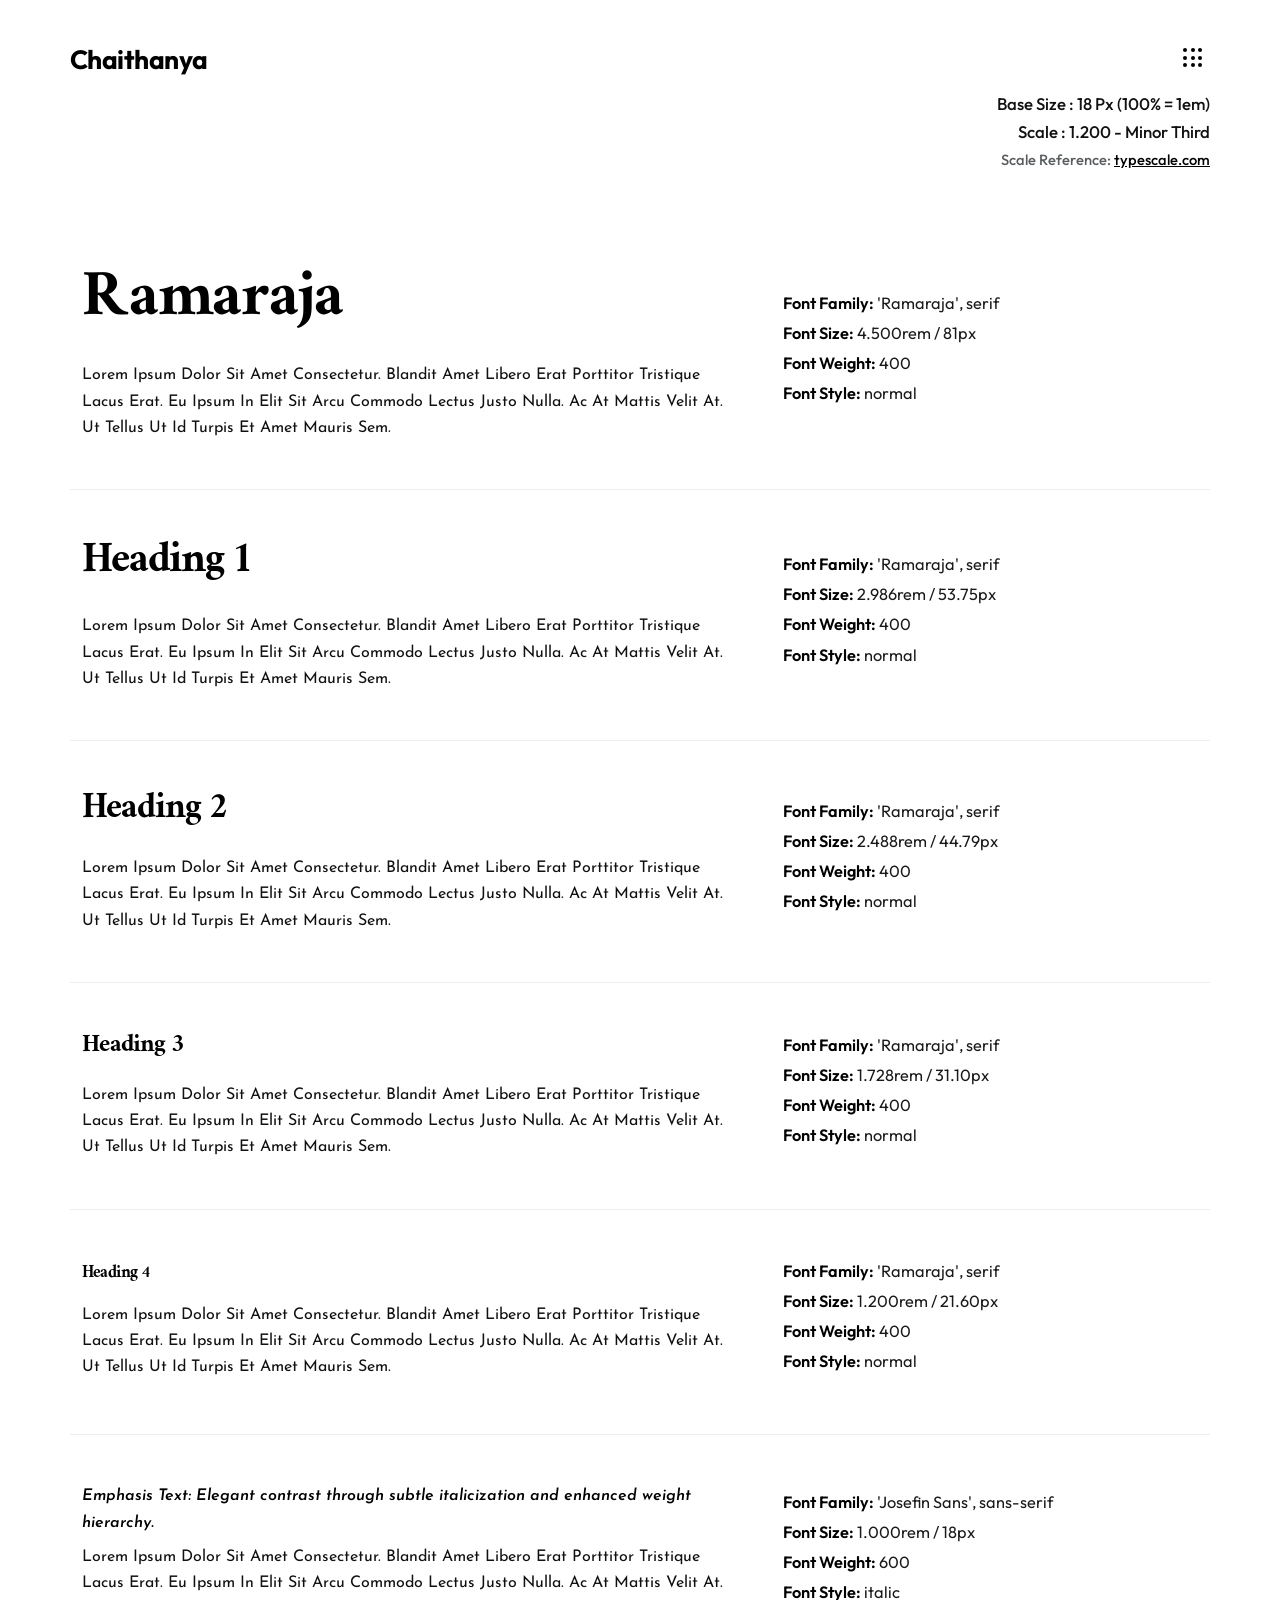
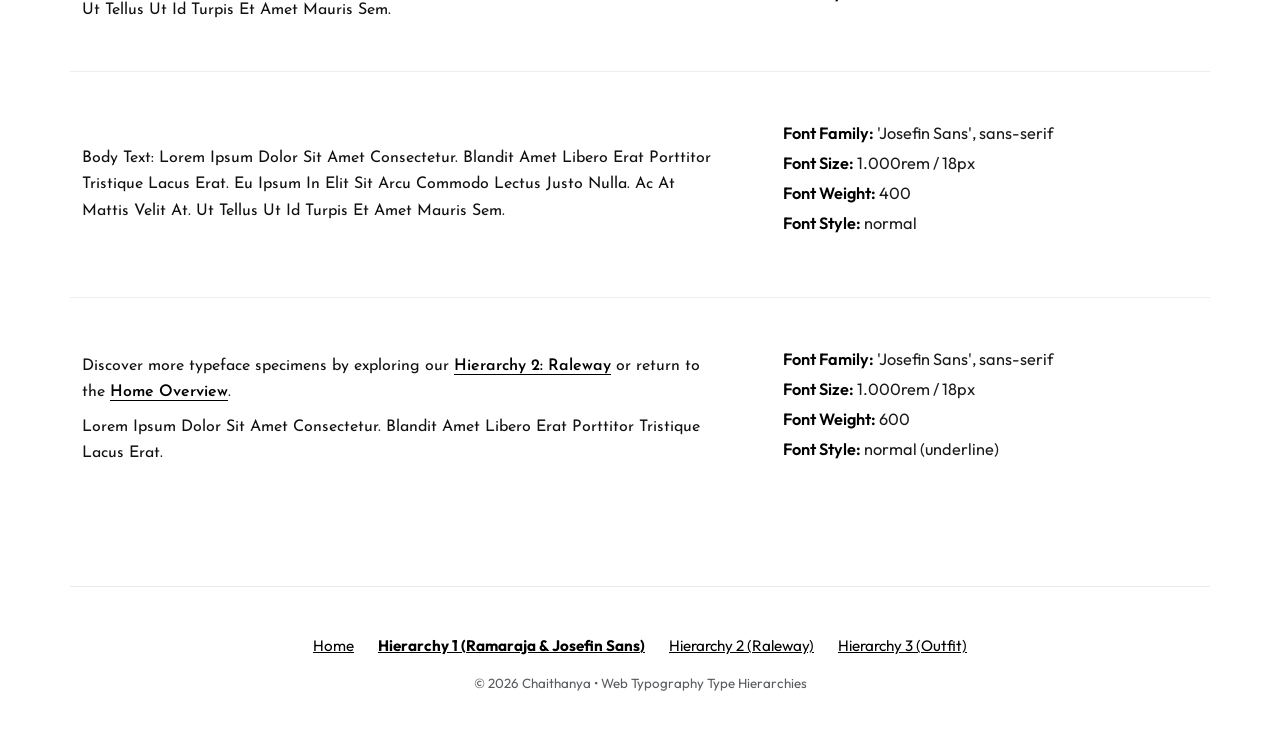
==== hierarchies/hierarchy1.html @ bbf36661 "first commit" ====
<!DOCTYPE html>
<html lang="en">
<head>
  <meta charset="UTF-8">
  <meta name="viewport" content="width=device-width, initial-scale=1.0">
  <title>Hierarchy 1: Ramaraja & Josefin Sans | Chaithanya</title>
  
  <!-- Bootstrap 5 CSS -->
  <link href="https://cdn.jsdelivr.net/npm/bootstrap@5.3.3/dist/css/bootstrap.min.css" rel="stylesheet" integrity="sha384-QWTKZyjpPEjISv5WaRU9OFeRpok6YctnYmDr5pNlyT2bRjXh0JMhjY6hW+ALEwIH" crossorigin="anonymous">
  
  <!-- Custom Overrides & Google Fonts -->
  <link rel="stylesheet" href="../css/styles.css">
</head>
<body>

  <!-- Offcanvas Navigation Menu -->
  <div class="offcanvas offcanvas-end offcanvas-editorial" tabindex="-1" id="navOffcanvas" aria-labelledby="navOffcanvasLabel">
    <div class="offcanvas-header pt-4 px-4 pb-0">
      <h5 class="offcanvas-title fw-bold" id="navOffcanvasLabel">Menu</h5>
      <button type="button" class="btn-close" data-bs-dismiss="offcanvas" aria-label="Close"></button>
    </div>
    <div class="offcanvas-body px-4 pt-3">
      <nav class="nav flex-column">
        <a class="nav-link" href="../index.html">Home</a>
        <a class="nav-link active" href="hierarchy1.html">Hierarchy 1: Ramaraja &amp; Josefin Sans</a>
        <a class="nav-link" href="hierarchy2.html">Hierarchy 2: Raleway</a>
        <a class="nav-link" href="hierarchy3.html">Hierarchy 3: Outfit</a>
      </nav>
      <div class="mt-5 pt-4 border-top">
        <p class="small text-muted mb-1">Hierarchy 1: Two Typefaces</p>
        <p class="small text-muted mb-0">Scale: 1.200 (Minor Third)</p>
      </div>
    </div>
  </div>

  <!-- Header Navigation & Metadata -->
  <header class="container editorial-nav">
    <div class="d-flex justify-content-between align-items-start">
      <a href="../index.html" class="brand-logo">Chaithanya</a>
      <div class="d-flex flex-column align-items-end">
        <button class="nav-menu-btn mb-3" type="button" data-bs-toggle="offcanvas" data-bs-target="#navOffcanvas" aria-controls="navOffcanvas" aria-label="Toggle navigation menu">
          <div class="menu-dots-icon">
            <span></span><span></span><span></span>
            <span></span><span></span><span></span>
            <span></span><span></span><span></span>
          </div>
        </button>
        <div class="scale-meta-box">
          <div class="meta-line">Base Size : 18 Px (100% = 1em)</div>
          <div class="meta-line">Scale : 1.200 - Minor Third</div>
          <div class="small text-muted mt-1">Scale Reference: <a href="https://typescale.com" target="_blank" rel="noopener">typescale.com</a></div>
        </div>
      </div>
    </div>
  </header>

  <main class="container my-4">
    <!-- Hero / Showcase Title Block -->
    <div class="row type-section-block align-items-center">
      <div class="col-lg-7 mb-4 mb-lg-0">
        <h1 class="h1-theme-heading-hero">Ramaraja</h1>
        <p class="h1-theme-body">
          Lorem Ipsum Dolor Sit Amet Consectetur. Blandit Amet Libero Erat Porttitor Tristique Lacus Erat. Eu Ipsum In Elit Sit Arcu Commodo Lectus Justo Nulla. Ac At Mattis Velit At. Ut Tellus Ut Id Turpis Et Amet Mauris Sem.
        </p>
      </div>
      <div class="col-lg-5 ps-lg-5 spec-info-col">
        <ul class="spec-list">
          <li><span class="spec-label">Font Family:</span> 'Ramaraja', serif</li>
          <li><span class="spec-label">Font Size:</span> 4.500rem / 81px</li>
          <li><span class="spec-label">Font Weight:</span> 400</li>
          <li><span class="spec-label">Font Style:</span> normal</li>
        </ul>
      </div>
    </div>

    <!-- Heading 1 -->
    <div class="row type-section-block align-items-center">
      <div class="col-lg-7 mb-4 mb-lg-0">
        <h1 class="h1-theme-h1">Heading 1</h1>
        <p class="h1-theme-body">
          Lorem Ipsum Dolor Sit Amet Consectetur. Blandit Amet Libero Erat Porttitor Tristique Lacus Erat. Eu Ipsum In Elit Sit Arcu Commodo Lectus Justo Nulla. Ac At Mattis Velit At. Ut Tellus Ut Id Turpis Et Amet Mauris Sem.
        </p>
      </div>
      <div class="col-lg-5 ps-lg-5 spec-info-col">
        <ul class="spec-list">
          <li><span class="spec-label">Font Family:</span> 'Ramaraja', serif</li>
          <li><span class="spec-label">Font Size:</span> 2.986rem / 53.75px</li>
          <li><span class="spec-label">Font Weight:</span> 400</li>
          <li><span class="spec-label">Font Style:</span> normal</li>
        </ul>
      </div>
    </div>

    <!-- Heading 2 -->
    <div class="row type-section-block align-items-center">
      <div class="col-lg-7 mb-4 mb-lg-0">
        <h2 class="h1-theme-h2">Heading 2</h2>
        <p class="h1-theme-body">
          Lorem Ipsum Dolor Sit Amet Consectetur. Blandit Amet Libero Erat Porttitor Tristique Lacus Erat. Eu Ipsum In Elit Sit Arcu Commodo Lectus Justo Nulla. Ac At Mattis Velit At. Ut Tellus Ut Id Turpis Et Amet Mauris Sem.
        </p>
      </div>
      <div class="col-lg-5 ps-lg-5 spec-info-col">
        <ul class="spec-list">
          <li><span class="spec-label">Font Family:</span> 'Ramaraja', serif</li>
          <li><span class="spec-label">Font Size:</span> 2.488rem / 44.79px</li>
          <li><span class="spec-label">Font Weight:</span> 400</li>
          <li><span class="spec-label">Font Style:</span> normal</li>
        </ul>
      </div>
    </div>

    <!-- Heading 3 -->
    <div class="row type-section-block align-items-center">
      <div class="col-lg-7 mb-4 mb-lg-0">
        <h3 class="h1-theme-h3">Heading 3</h3>
        <p class="h1-theme-body">
          Lorem Ipsum Dolor Sit Amet Consectetur. Blandit Amet Libero Erat Porttitor Tristique Lacus Erat. Eu Ipsum In Elit Sit Arcu Commodo Lectus Justo Nulla. Ac At Mattis Velit At. Ut Tellus Ut Id Turpis Et Amet Mauris Sem.
        </p>
      </div>
      <div class="col-lg-5 ps-lg-5 spec-info-col">
        <ul class="spec-list">
          <li><span class="spec-label">Font Family:</span> 'Ramaraja', serif</li>
          <li><span class="spec-label">Font Size:</span> 1.728rem / 31.10px</li>
          <li><span class="spec-label">Font Weight:</span> 400</li>
          <li><span class="spec-label">Font Style:</span> normal</li>
        </ul>
      </div>
    </div>

    <!-- Heading 4 -->
    <div class="row type-section-block align-items-center">
      <div class="col-lg-7 mb-4 mb-lg-0">
        <h4 class="h1-theme-h4">Heading 4</h4>
        <p class="h1-theme-body">
          Lorem Ipsum Dolor Sit Amet Consectetur. Blandit Amet Libero Erat Porttitor Tristique Lacus Erat. Eu Ipsum In Elit Sit Arcu Commodo Lectus Justo Nulla. Ac At Mattis Velit At. Ut Tellus Ut Id Turpis Et Amet Mauris Sem.
        </p>
      </div>
      <div class="col-lg-5 ps-lg-5 spec-info-col">
        <ul class="spec-list">
          <li><span class="spec-label">Font Family:</span> 'Ramaraja', serif</li>
          <li><span class="spec-label">Font Size:</span> 1.200rem / 21.60px</li>
          <li><span class="spec-label">Font Weight:</span> 400</li>
          <li><span class="spec-label">Font Style:</span> normal</li>
        </ul>
      </div>
    </div>

    <!-- Emphasis Text -->
    <div class="row type-section-block align-items-center">
      <div class="col-lg-7 mb-4 mb-lg-0">
        <p class="h1-theme-emphasis mb-2">
          <em>Emphasis Text: Elegant contrast through subtle italicization and enhanced weight hierarchy.</em>
        </p>
        <p class="h1-theme-body">
          Lorem Ipsum Dolor Sit Amet Consectetur. Blandit Amet Libero Erat Porttitor Tristique Lacus Erat. Eu Ipsum In Elit Sit Arcu Commodo Lectus Justo Nulla. Ac At Mattis Velit At. Ut Tellus Ut Id Turpis Et Amet Mauris Sem.
        </p>
      </div>
      <div class="col-lg-5 ps-lg-5 spec-info-col">
        <ul class="spec-list">
          <li><span class="spec-label">Font Family:</span> 'Josefin Sans', sans-serif</li>
          <li><span class="spec-label">Font Size:</span> 1.000rem / 18px</li>
          <li><span class="spec-label">Font Weight:</span> 600</li>
          <li><span class="spec-label">Font Style:</span> italic</li>
        </ul>
      </div>
    </div>

    <!-- Body Text -->
    <div class="row type-section-block align-items-center">
      <div class="col-lg-7 mb-4 mb-lg-0">
        <p class="h1-theme-body">
          Body Text: Lorem Ipsum Dolor Sit Amet Consectetur. Blandit Amet Libero Erat Porttitor Tristique Lacus Erat. Eu Ipsum In Elit Sit Arcu Commodo Lectus Justo Nulla. Ac At Mattis Velit At. Ut Tellus Ut Id Turpis Et Amet Mauris Sem.
        </p>
      </div>
      <div class="col-lg-5 ps-lg-5 spec-info-col">
        <ul class="spec-list">
          <li><span class="spec-label">Font Family:</span> 'Josefin Sans', sans-serif</li>
          <li><span class="spec-label">Font Size:</span> 1.000rem / 18px</li>
          <li><span class="spec-label">Font Weight:</span> 400</li>
          <li><span class="spec-label">Font Style:</span> normal</li>
        </ul>
      </div>
    </div>

    <!-- Link Text -->
    <div class="row type-section-block align-items-center">
      <div class="col-lg-7 mb-4 mb-lg-0">
        <p class="h1-theme-body mb-2">
          Discover more typeface specimens by exploring our <a href="hierarchy2.html" class="h1-theme-link">Hierarchy 2: Raleway</a> or return to the <a href="../index.html" class="h1-theme-link">Home Overview</a>.
        </p>
        <p class="h1-theme-body">
          Lorem Ipsum Dolor Sit Amet Consectetur. Blandit Amet Libero Erat Porttitor Tristique Lacus Erat.
        </p>
      </div>
      <div class="col-lg-5 ps-lg-5 spec-info-col">
        <ul class="spec-list">
          <li><span class="spec-label">Font Family:</span> 'Josefin Sans', sans-serif</li>
          <li><span class="spec-label">Font Size:</span> 1.000rem / 18px</li>
          <li><span class="spec-label">Font Weight:</span> 600</li>
          <li><span class="spec-label">Font Style:</span> normal (underline)</li>
        </ul>
      </div>
    </div>
  </main>

  <!-- Footer Navigation Links -->
  <footer class="container editorial-footer text-center">
    <div class="d-flex justify-content-center gap-4 mb-3">
      <a href="../index.html">Home</a>
      <a href="hierarchy1.html" class="fw-bold">Hierarchy 1 (Ramaraja &amp; Josefin Sans)</a>
      <a href="hierarchy2.html">Hierarchy 2 (Raleway)</a>
      <a href="hierarchy3.html">Hierarchy 3 (Outfit)</a>
    </div>
    <p class="mb-0 text-muted small">&copy; 2026 Chaithanya &bull; Web Typography Type Hierarchies</p>
  </footer>

  <!-- Bootstrap 5 JS Bundle -->
  <script src="https://cdn.jsdelivr.net/npm/bootstrap@5.3.3/dist/js/bootstrap.bundle.min.js" integrity="sha384-YvpcrYf0tY3lHB60NNkmXc5s9fDVZLESaAA55NDzOxhy9GkcIdslK1eN7N6jIeHz" crossorigin="anonymous"></script>
</body>
</html>
---- css/styles.css ----
/* ==========================================================================
   Typography Hierarchies - Custom Stylesheet
   Designed for: Chaithanya
   Overrides Bootstrap 5 Default Typographic Rules
   ========================================================================== */

/* --------------------------------------------------------------------------
   Google Fonts Import
   1. Ramaraja (Display Serif - Unique Telugu/Latin Serif)
   2. Josefin Sans (Geometric Sans - Variable Font: wght 100..700, ital 0..1)
   3. Raleway (Elegant Sans - Variable Font: wght 100..900, ital 0..1)
   4. Outfit (Modern Sans - Variable Font: wght 100..900)
   -------------------------------------------------------------------------- */
@import url('https://fonts.googleapis.com/css2?family=Josefin+Sans:ital,wght@0,100..700;1,100..700&family=Outfit:wght@100..900&family=Raleway:ital,wght@0,100..900;1,100..900&family=Ramaraja&display=swap');

:root {
  --font-brand: 'Outfit', sans-serif;
  --bg-primary: #ffffff;
  --text-primary: #111111;
  --text-muted: #555555;
  --text-spec: #333333;
  --border-light: #e5e5e5;
  --btn-bg: #f5f5f7;
  --btn-hover: #e8e8ed;
  --accent-color: #000000;
}

/* Base resets & layout */
* {
  box-sizing: border-box;
}

body {
  background-color: var(--bg-primary);
  color: var(--text-primary);
  margin: 0;
  padding: 0;
  -webkit-font-smoothing: antialiased;
  -moz-osx-font-smoothing: grayscale;
}

/* --------------------------------------------------------------------------
   Navigation Bar (Minimalist Luxury / Editorial)
   -------------------------------------------------------------------------- */
.editorial-nav {
  padding: 2.5rem 0 1.5rem;
  background-color: transparent;
}

.brand-logo {
  font-family: 'Outfit', sans-serif;
  font-weight: 700;
  font-size: 1.65rem;
  letter-spacing: -0.02em;
  color: #000;
  text-decoration: none;
  transition: opacity 0.2s ease;
}

.brand-logo:hover {
  opacity: 0.8;
  color: #000;
}

.nav-menu-btn {
  background: none;
  border: none;
  padding: 8px;
  cursor: pointer;
  display: flex;
  align-items: center;
  justify-content: center;
  border-radius: 8px;
  transition: background 0.2s ease;
}

.nav-menu-btn:hover {
  background-color: rgba(0, 0, 0, 0.05);
}

.menu-dots-icon {
  display: grid;
  grid-template-columns: repeat(3, 4px);
  gap: 3.5px;
  width: 19px;
  height: 19px;
}

.menu-dots-icon span {
  width: 4px;
  height: 4px;
  background-color: #000;
  border-radius: 50%;
  display: inline-block;
}

/* Offcanvas / Navigation Drawer */
.offcanvas-editorial {
  border-left: 1px solid var(--border-light);
  background-color: #ffffff;
}

.offcanvas-editorial .nav-link {
  font-family: 'Outfit', sans-serif;
  font-size: 1.15rem;
  font-weight: 500;
  color: #222;
  padding: 0.75rem 0;
  border-bottom: 1px solid #f0f0f0;
  transition: all 0.2s ease;
}

.offcanvas-editorial .nav-link:hover,
.offcanvas-editorial .nav-link.active {
  color: #000;
  padding-left: 0.5rem;
  font-weight: 700;
}

/* --------------------------------------------------------------------------
   Landing / Index Page (Full 100vh Viewport Layout)
   -------------------------------------------------------------------------- */
.index-page-body {
  height: 100vh;
  min-height: 100vh;
  margin: 0;
  padding: 0;
  overflow: hidden;
  display: flex;
  flex-direction: column;
}

@media (max-height: 700px) {
  .index-page-body {
    overflow-y: auto;
    height: auto;
  }
}

.index-screen-wrapper {
  height: 100vh;
  display: flex;
  flex-direction: column;
  justify-content: space-between;
  width: 100%;
}

.hero-center-box {
  display: flex;
  justify-content: center;
  align-items: center;
}

.hero-title-wrap {
  display: inline-block;
  margin-bottom: 1rem;
}

.hero-typographical {
  font-family: 'Ramaraja', serif;
  font-size: clamp(3.8rem, 11vw, 9.5rem);
  line-height: 0.95;
  font-weight: 400;
  letter-spacing: -0.02em;
  margin: 0;
  color: #000;
}

.hero-hierarchies {
  font-family: 'Josefin Sans', sans-serif;
  font-size: clamp(2rem, 5.5vw, 4.8rem);
  font-weight: 200;
  letter-spacing: -0.01em;
  margin: 0;
  text-align: right;
  line-height: 1.1;
  color: #000;
  margin-top: -0.4rem;
}

/* 3 Navigation Cards at Bottom */
.hierarchy-cards-row {
  margin-top: 0;
  padding-bottom: 1rem;
}

.hierarchy-card-item {
  text-align: center;
  padding: 1.5rem 1rem;
}

.hierarchy-card-title {
  font-size: 1.45rem;
  margin-bottom: 1.25rem;
  font-weight: 600;
  color: #000;
  min-height: 2.2rem;
  display: flex;
  align-items: center;
  justify-content: center;
}

.hierarchy-card-title.h1-title {
  font-family: 'Ramaraja', serif;
  font-weight: 400;
  font-size: 1.5rem;
}

.hierarchy-card-title.h1-title span {
  font-family: 'Josefin Sans', sans-serif;
  font-weight: 400;
  font-size: 1.1rem;
  margin-left: 0.4rem;
}

.hierarchy-card-title.h2-title {
  font-family: 'Raleway', sans-serif;
  font-weight: 400;
  font-size: 1.6rem;
}

.hierarchy-card-title.h3-title {
  font-family: 'Outfit', sans-serif;
  font-weight: 600;
  font-size: 1.6rem;
}

.btn-editorial-pill {
  display: inline-block;
  background-color: #000000;
  color: #ffffff;
  font-family: 'Outfit', sans-serif;
  font-weight: 500;
  font-size: 0.95rem;
  padding: 0.6rem 2.4rem;
  border-radius: 999px;
  text-decoration: none;
  transition: all 0.25s ease;
  border: 1.5px solid #000000;
  box-shadow: 0 4px 12px rgba(0, 0, 0, 0.12);
}

.btn-editorial-pill:hover {
  background-color: #ffffff;
  color: #000000;
  border-color: #000000;
  transform: translateY(-2px);
  box-shadow: 0 6px 18px rgba(0, 0, 0, 0.16);
}

/* --------------------------------------------------------------------------
   Header Metadata Block (Top of Hierarchy Pages)
   -------------------------------------------------------------------------- */
.hierarchy-header-section {
  padding-top: 1rem;
  padding-bottom: 3rem;
}

.scale-meta-box {
  text-align: right;
  font-family: 'Outfit', sans-serif;
  font-size: 1.05rem;
  line-height: 1.5;
  color: #111;
  font-weight: 500;
}

.scale-meta-box .meta-line {
  margin-bottom: 0.2rem;
}

.scale-meta-box a {
  color: #000;
  text-decoration: underline;
}

/* --------------------------------------------------------------------------
   Main Type Specimen Layout
   -------------------------------------------------------------------------- */
.type-section-block {
  padding: 3rem 0;
  border-bottom: 1px solid #eeeeee;
}

.type-section-block:last-child {
  border-bottom: none;
}

.spec-info-col {
  display: flex;
  flex-direction: column;
  justify-content: flex-end;
  padding-bottom: 0.5rem;
}

.spec-list {
  list-style: none;
  padding: 0;
  margin: 0;
  font-family: 'Outfit', sans-serif;
  font-size: 1.02rem;
  line-height: 1.7;
  color: #1a1a1a;
  font-weight: 400;
}

.spec-list li {
  margin-bottom: 0.15rem;
}

.spec-list .spec-label {
  font-weight: 600;
  color: #000000;
}

.spec-list .spec-code {
  font-family: 'Courier New', Courier, monospace;
  font-size: 0.95rem;
  background-color: #f7f7f9;
  padding: 2px 6px;
  border-radius: 4px;
}

.spec-badge {
  display: inline-block;
  font-size: 0.75rem;
  text-transform: uppercase;
  letter-spacing: 0.08em;
  font-weight: 700;
  padding: 3px 8px;
  border-radius: 4px;
  background-color: #f0f0f0;
  margin-bottom: 0.75rem;
}

/* --------------------------------------------------------------------------
   HIERARCHY 1: Ramaraja (Telugu/Latin Serif) + Josefin Sans (Geometric Sans)
   Modular Scale: 1.200 (Minor Third), Base: 18px (1rem)
   -------------------------------------------------------------------------- */
.h1-theme-heading-hero {
  font-family: 'Ramaraja', serif;
  font-size: 4.5rem; /* ~72px */
  font-weight: 400;
  font-style: normal;
  line-height: 1.05;
  margin-bottom: 1.25rem;
  color: #000000;
}

.h1-theme-h1 {
  font-family: 'Ramaraja', serif;
  font-size: 2.986rem; /* Scale step 6 = 53.75px */
  font-weight: 400;
  font-style: normal;
  line-height: 1.15;
  margin-bottom: 1.25rem;
  color: #000000;
}

.h1-theme-h2 {
  font-family: 'Ramaraja', serif;
  font-size: 2.488rem; /* Scale step 5 = 44.79px */
  font-weight: 400;
  font-style: normal;
  line-height: 1.2;
  margin-bottom: 1.1rem;
  color: #000000;
}

.h1-theme-h3 {
  font-family: 'Ramaraja', serif;
  font-size: 1.728rem; /* Scale step 3 = 31.10px */
  font-weight: 400;
  font-style: normal;
  line-height: 1.25;
  margin-bottom: 1rem;
  color: #000000;
}

.h1-theme-h4 {
  font-family: 'Ramaraja', serif;
  font-size: 1.200rem; /* Scale step 1 = 21.60px */
  font-weight: 400;
  font-style: normal;
  line-height: 1.3;
  margin-bottom: 0.85rem;
  color: #000000;
}

.h1-theme-body {
  font-family: 'Josefin Sans', sans-serif;
  font-size: 1.000rem; /* 18px base */
  font-weight: 400;
  font-style: normal;
  line-height: 1.65;
  color: #111111;
  margin-bottom: 0;
}

.h1-theme-emphasis {
  font-family: 'Josefin Sans', sans-serif;
  font-size: 1.000rem;
  font-weight: 600;
  font-style: italic;
  line-height: 1.65;
  color: #000000;
}

.h1-theme-link {
  font-family: 'Josefin Sans', sans-serif;
  font-size: 1.000rem;
  font-weight: 600;
  font-style: normal;
  color: #000000;
  text-decoration: underline;
  text-underline-offset: 4px;
  transition: opacity 0.2s ease;
}

.h1-theme-link:hover {
  opacity: 0.7;
  color: #000;
}

/* --------------------------------------------------------------------------
   HIERARCHY 2: Raleway (Single Typeface Family - Variable Font)
   Modular Scale: 1.250 (Major Third), Base: 18px (1rem)
   -------------------------------------------------------------------------- */
.h2-theme-heading-hero {
  font-family: 'Raleway', sans-serif;
  font-size: 4.8rem;
  font-weight: 300;
  font-style: normal;
  line-height: 1.05;
  letter-spacing: -0.02em;
  margin-bottom: 1.25rem;
  color: #000000;
}

.h2-theme-h1 {
  font-family: 'Raleway', sans-serif;
  font-size: 3.052rem; /* Scale step 5 = 54.93px */
  font-weight: 300;
  font-style: normal;
  line-height: 1.15;
  letter-spacing: -0.01em;
  margin-bottom: 1.25rem;
  color: #000000;
}

.h2-theme-h2 {
  font-family: 'Raleway', sans-serif;
  font-size: 2.441rem; /* Scale step 4 = 43.95px */
  font-weight: 400;
  font-style: normal;
  line-height: 1.2;
  margin-bottom: 1.1rem;
  color: #000000;
}

.h2-theme-h3 {
  font-family: 'Raleway', sans-serif;
  font-size: 1.953rem; /* Scale step 3 = 35.16px */
  font-weight: 500;
  font-style: normal;
  line-height: 1.25;
  margin-bottom: 1rem;
  color: #000000;
}

.h2-theme-h4 {
  font-family: 'Raleway', sans-serif;
  font-size: 1.250rem; /* Scale step 1 = 22.50px */
  font-weight: 600;
  font-style: normal;
  line-height: 1.3;
  margin-bottom: 0.85rem;
  color: #000000;
}

.h2-theme-body {
  font-family: 'Raleway', sans-serif;
  font-size: 1.000rem; /* 18px base */
  font-weight: 400;
  font-style: normal;
  line-height: 1.7;
  color: #111111;
  margin-bottom: 0;
}

.h2-theme-emphasis {
  font-family: 'Raleway', sans-serif;
  font-size: 1.000rem;
  font-weight: 700;
  font-style: italic;
  line-height: 1.7;
  color: #000000;
}

.h2-theme-link {
  font-family: 'Raleway', sans-serif;
  font-size: 1.000rem;
  font-weight: 600;
  font-style: normal;
  color: #000000;
  text-decoration: underline;
  text-underline-offset: 4px;
}

/* --------------------------------------------------------------------------
   HIERARCHY 3: Outfit (Modern Variable Font Family)
   Modular Scale: 1.200 (Minor Third), Base: 18px (1rem)
   -------------------------------------------------------------------------- */
.h3-theme-heading-hero {
  font-family: 'Outfit', sans-serif;
  font-size: 4.6rem;
  font-weight: 600;
  font-style: normal;
  line-height: 1.05;
  letter-spacing: -0.02em;
  margin-bottom: 1.25rem;
  color: #000000;
}

.h3-theme-h1 {
  font-family: 'Outfit', sans-serif;
  font-size: 2.986rem; /* Scale step 6 = 53.75px */
  font-weight: 500;
  font-style: normal;
  line-height: 1.15;
  letter-spacing: -0.01em;
  margin-bottom: 1.25rem;
  color: #000000;
}

.h3-theme-h2 {
  font-family: 'Outfit', sans-serif;
  font-size: 2.488rem; /* Scale step 5 = 44.79px */
  font-weight: 500;
  font-style: normal;
  line-height: 1.2;
  margin-bottom: 1.1rem;
  color: #000000;
}

.h3-theme-h3 {
  font-family: 'Outfit', sans-serif;
  font-size: 1.728rem; /* Scale step 3 = 31.10px */
  font-weight: 600;
  font-style: normal;
  line-height: 1.25;
  margin-bottom: 1rem;
  color: #000000;
}

.h3-theme-h4 {
  font-family: 'Outfit', sans-serif;
  font-size: 1.200rem; /* Scale step 1 = 21.60px */
  font-weight: 700;
  font-style: normal;
  line-height: 1.3;
  margin-bottom: 0.85rem;
  color: #000000;
}

.h3-theme-body {
  font-family: 'Outfit', sans-serif;
  font-size: 1.000rem; /* 18px base */
  font-weight: 400;
  font-style: normal;
  line-height: 1.65;
  color: #111111;
  margin-bottom: 0;
}

.h3-theme-emphasis {
  font-family: 'Outfit', sans-serif;
  font-size: 1.000rem;
  font-weight: 700;
  font-style: normal;
  letter-spacing: 0.01em;
  line-height: 1.65;
  color: #000000;
}

.h3-theme-link {
  font-family: 'Outfit', sans-serif;
  font-size: 1.000rem;
  font-weight: 600;
  font-style: normal;
  color: #000000;
  text-decoration: underline;
  text-underline-offset: 4px;
}

/* --------------------------------------------------------------------------
   Modular Scales Academic & Documentation Section (Index Page)
   -------------------------------------------------------------------------- */
.explanation-card {
  background-color: #fafafc;
  border-radius: 16px;
  border: 1px solid var(--border-light);
  padding: 2.5rem;
  margin-top: 3.5rem;
  font-family: 'Outfit', sans-serif;
}

.explanation-title {
  font-size: 1.85rem;
  font-weight: 700;
  color: #000;
  margin-bottom: 1rem;
}

.explanation-lead {
  font-size: 1.1rem;
  color: #444;
  line-height: 1.6;
  margin-bottom: 2rem;
}

.scale-table {
  width: 100%;
  font-size: 0.95rem;
  margin-top: 1rem;
}

.scale-table th {
  font-weight: 600;
  color: #000;
  border-bottom: 2px solid #ddd;
  padding: 0.75rem 0.5rem;
}

.scale-table td {
  padding: 0.75rem 0.5rem;
  border-bottom: 1px solid #eee;
  color: #333;
}

/* Footer */
.editorial-footer {
  padding: 3rem 0;
  border-top: 1px solid #eaeaea;
  margin-top: 4rem;
  font-family: 'Outfit', sans-serif;
  font-size: 0.95rem;
  color: #666;
}

.editorial-footer a {
  color: #000;
  text-decoration: underline;
}
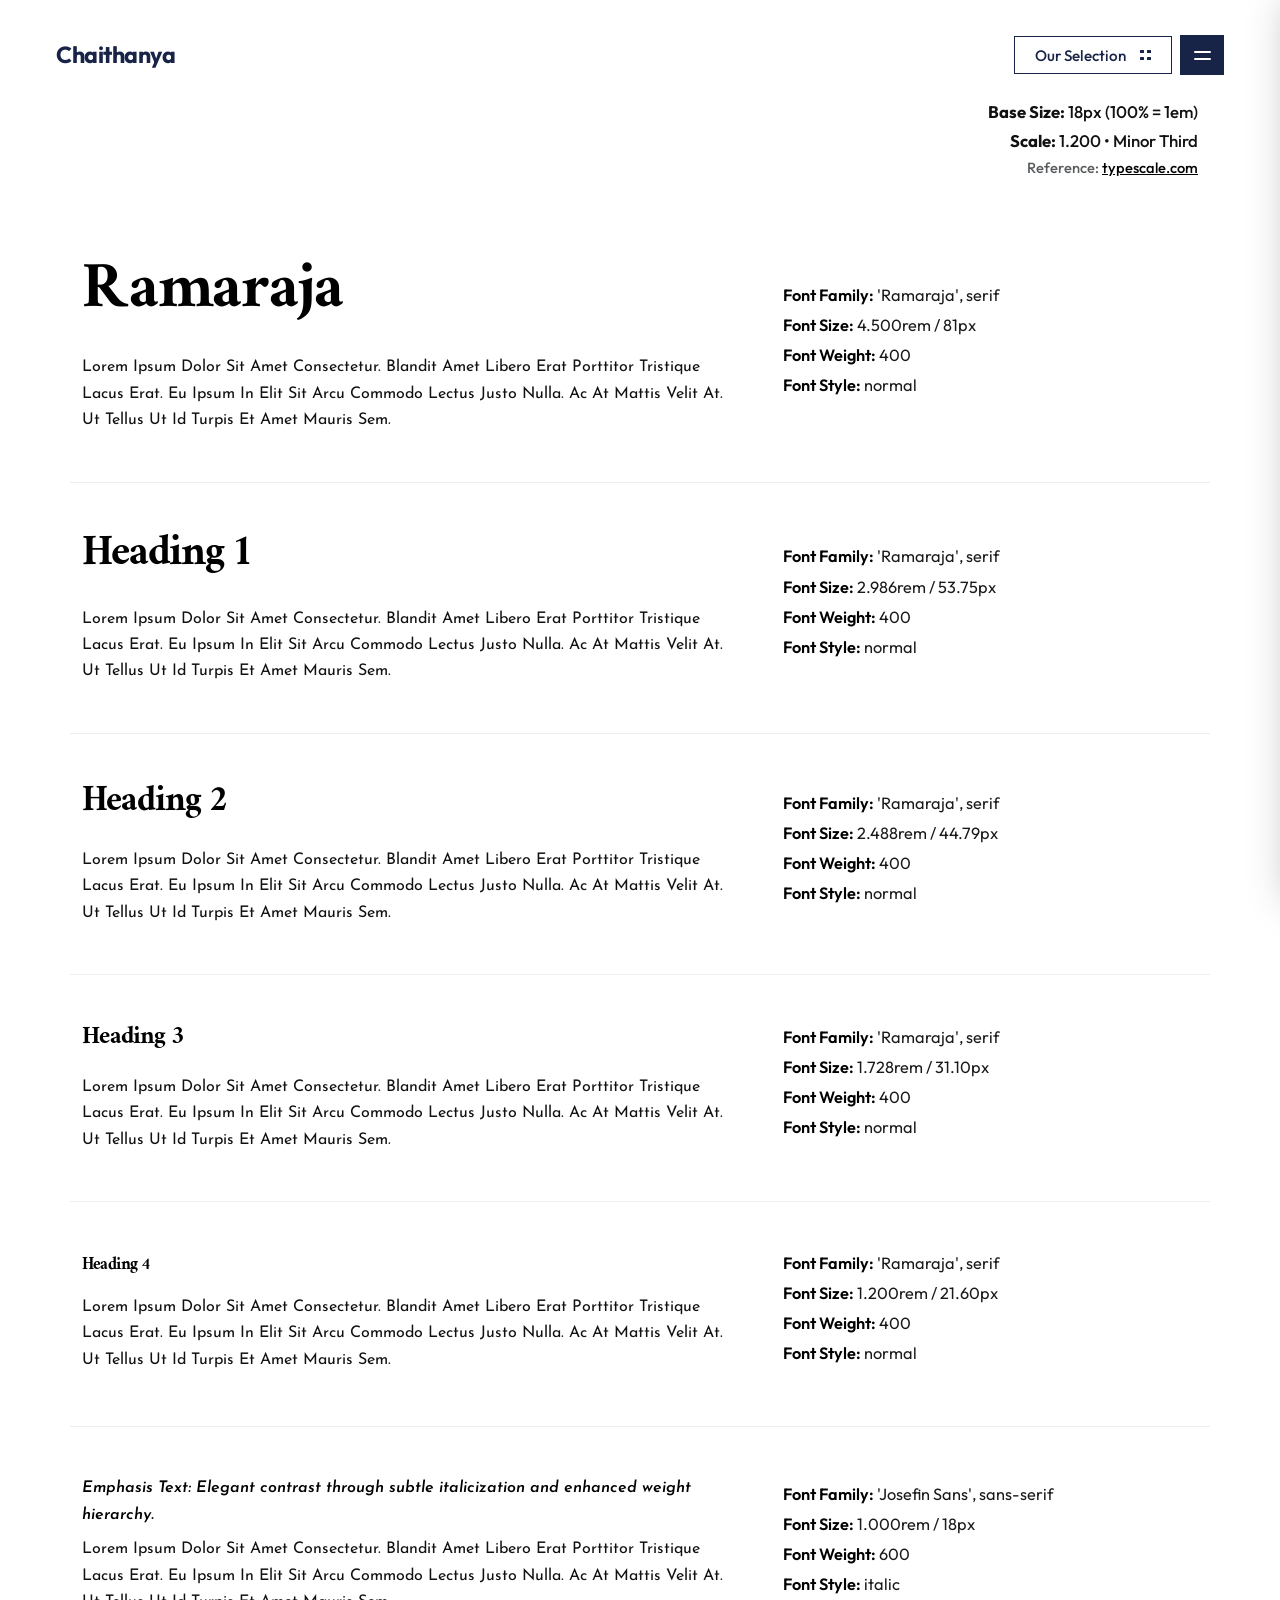
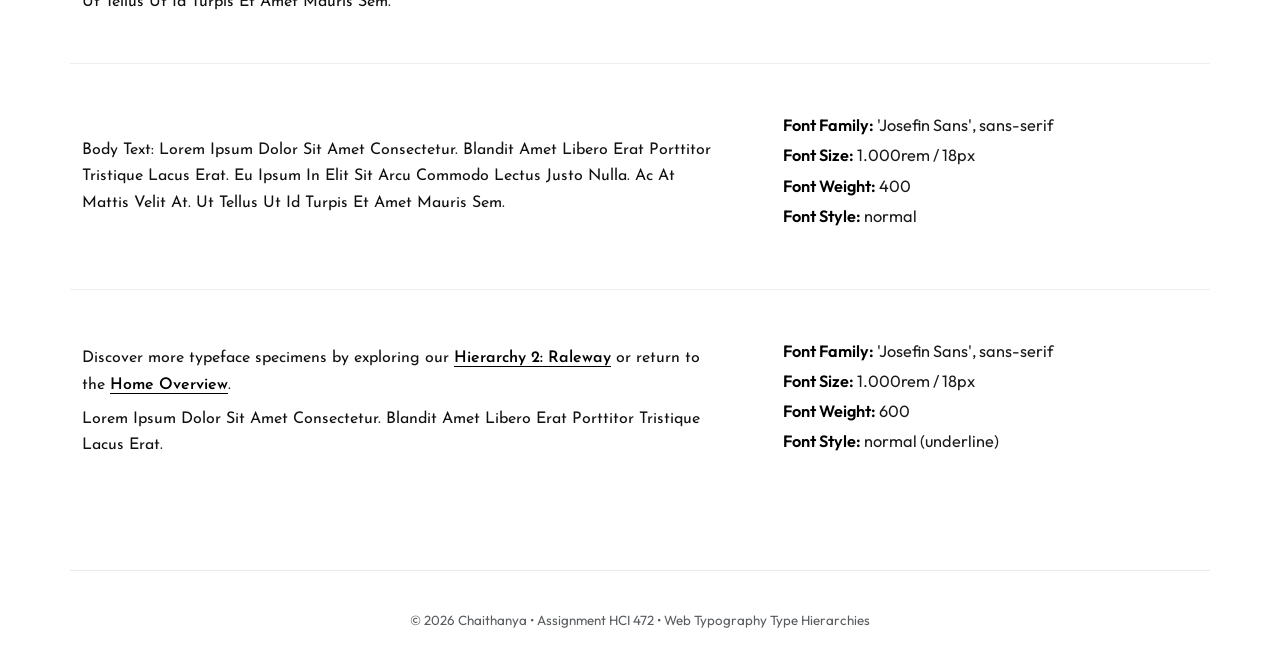
==== commit a1faf6ee: "version 2" ====
--- a/hierarchies/hierarchy1.html
+++ b/hierarchies/hierarchy1.html
@@ -13,46 +13,70 @@
 </head>
 <body>
 
-  <!-- Offcanvas Navigation Menu -->
-  <div class="offcanvas offcanvas-end offcanvas-editorial" tabindex="-1" id="navOffcanvas" aria-labelledby="navOffcanvasLabel">
-    <div class="offcanvas-header pt-4 px-4 pb-0">
-      <h5 class="offcanvas-title fw-bold" id="navOffcanvasLabel">Menu</h5>
-      <button type="button" class="btn-close" data-bs-dismiss="offcanvas" aria-label="Close"></button>
-    </div>
-    <div class="offcanvas-body px-4 pt-3">
-      <nav class="nav flex-column">
-        <a class="nav-link" href="../index.html">Home</a>
-        <a class="nav-link active" href="hierarchy1.html">Hierarchy 1: Ramaraja &amp; Josefin Sans</a>
-        <a class="nav-link" href="hierarchy2.html">Hierarchy 2: Raleway</a>
-        <a class="nav-link" href="hierarchy3.html">Hierarchy 3: Outfit</a>
-      </nav>
-      <div class="mt-5 pt-4 border-top">
-        <p class="small text-muted mb-1">Hierarchy 1: Two Typefaces</p>
-        <p class="small text-muted mb-0">Scale: 1.200 (Minor Third)</p>
-      </div>
-    </div>
-  </div>
-
-  <!-- Header Navigation & Metadata -->
-  <header class="container editorial-nav">
-    <div class="d-flex justify-content-between align-items-start">
-      <a href="../index.html" class="brand-logo">Chaithanya</a>
-      <div class="d-flex flex-column align-items-end">
-        <button class="nav-menu-btn mb-3" type="button" data-bs-toggle="offcanvas" data-bs-target="#navOffcanvas" aria-controls="navOffcanvas" aria-label="Toggle navigation menu">
-          <div class="menu-dots-icon">
-            <span></span><span></span><span></span>
-            <span></span><span></span><span></span>
-            <span></span><span></span><span></span>
+  <!-- Background Dimming Overlay for Menu -->
+  <div class="luxury-menu-backdrop" id="menuBackdrop" aria-hidden="true"></div>
+
+  <!-- Luxury Side Menu Drawer (Universal Across All Pages) -->
+  <aside class="luxury-corner-drawer" id="luxuryMenuDrawer" role="dialog" aria-modal="true" aria-label="Font Navigation Menu">
+    <div class="menu-drawer-top-bar">
+      <button type="button" class="drawer-close-btn" id="closeDrawerBtn" aria-label="Close menu drawer">
+        <svg width="22" height="22" viewBox="0 0 24 24" fill="none" stroke="currentColor" stroke-width="1.8" stroke-linecap="round" stroke-linejoin="round">
+          <line x1="18" y1="6" x2="6" y2="18"></line>
+          <line x1="6" y1="6" x2="18" y2="18"></line>
+        </svg>
+      </button>
+    </div>
+
+    <nav class="menu-items-nav">
+      <a href="hierarchy1.html" class="menu-drawer-item active-link" id="menuH1Link">
+        <span class="item-title-outfit">Ramaraja</span>
+        <span class="item-font-sub">&amp; Josefin Sans (1.200)</span>
+      </a>
+      <a href="hierarchy2.html" class="menu-drawer-item" id="menuH2Link">
+        <span class="item-title-outfit">Raleway</span>
+        <span class="item-font-sub">Variable Family (1.250)</span>
+      </a>
+      <a href="hierarchy3.html" class="menu-drawer-item" id="menuH3Link">
+        <span class="item-title-outfit">Outfit</span>
+        <span class="item-font-sub">Geometric Modern (1.200)</span>
+      </a>
+    </nav>
+  </aside>
+
+  <!-- Universal Top Navigation: Chaithanya on Left, Menu Controls on Right -->
+  <header class="luxury-page-nav-wrapper">
+    <div class="luxury-top-nav">
+      <a href="../index.html" class="brand-left-logo" aria-label="Chaithanya Brand Home">
+        <span>Chaithanya</span>
+      </a>
+
+      <!-- Menu Button on Top Right -->
+      <div class="top-action-controls">
+        <button type="button" class="btn-selection-outline" id="selectionBtn" aria-label="Open font selection drawer">
+          <span>Our Selection</span>
+          <div class="dots-square-icon" aria-hidden="true">
+            <span></span><span></span>
+            <span></span><span></span>
           </div>
         </button>
-        <div class="scale-meta-box">
-          <div class="meta-line">Base Size : 18 Px (100% = 1em)</div>
-          <div class="meta-line">Scale : 1.200 - Minor Third</div>
-          <div class="small text-muted mt-1">Scale Reference: <a href="https://typescale.com" target="_blank" rel="noopener">typescale.com</a></div>
-        </div>
+        <button type="button" class="btn-menu-toggle-dark" id="toggleMenuBtn" aria-label="Toggle navigation drawer">
+          <span class="bar"></span>
+          <span class="bar"></span>
+        </button>
       </div>
     </div>
   </header>
+
+  <!-- Hierarchy Page Header Metadata Banner -->
+  <section class="container hierarchy-header-section pt-0 pb-2">
+    <div class="d-flex justify-content-end align-items-end">
+      <div class="scale-meta-box">
+        <div class="meta-line"><strong>Base Size:</strong> 18px (100% = 1em)</div>
+        <div class="meta-line"><strong>Scale:</strong> 1.200 &bull; Minor Third</div>
+        <div class="small text-muted mt-1">Reference: <a href="https://typescale.com" target="_blank" rel="noopener">typescale.com</a></div>
+      </div>
+    </div>
+  </section>
 
   <main class="container my-4">
     <!-- Hero / Showcase Title Block -->
@@ -205,16 +229,53 @@
 
   <!-- Footer Navigation Links -->
   <footer class="container editorial-footer text-center">
-    <div class="d-flex justify-content-center gap-4 mb-3">
-      <a href="../index.html">Home</a>
-      <a href="hierarchy1.html" class="fw-bold">Hierarchy 1 (Ramaraja &amp; Josefin Sans)</a>
-      <a href="hierarchy2.html">Hierarchy 2 (Raleway)</a>
-      <a href="hierarchy3.html">Hierarchy 3 (Outfit)</a>
-    </div>
-    <p class="mb-0 text-muted small">&copy; 2026 Chaithanya &bull; Web Typography Type Hierarchies</p>
+
+    <p class="mb-0 text-muted small">&copy; 2026 Chaithanya &bull; Assignment HCI 472 &bull; Web Typography Type Hierarchies</p>
   </footer>
 
   <!-- Bootstrap 5 JS Bundle -->
   <script src="https://cdn.jsdelivr.net/npm/bootstrap@5.3.3/dist/js/bootstrap.bundle.min.js" integrity="sha384-YvpcrYf0tY3lHB60NNkmXc5s9fDVZLESaAA55NDzOxhy9GkcIdslK1eN7N6jIeHz" crossorigin="anonymous"></script>
+
+  <!-- Interactive Drawer Controller -->
+  <script>
+    document.addEventListener('DOMContentLoaded', () => {
+      const drawer = document.getElementById('luxuryMenuDrawer');
+      const backdrop = document.getElementById('menuBackdrop');
+      const selectionBtn = document.getElementById('selectionBtn');
+      const toggleMenuBtn = document.getElementById('toggleMenuBtn');
+      const closeDrawerBtn = document.getElementById('closeDrawerBtn');
+
+      function openMenu() {
+        drawer.classList.add('open');
+        backdrop.classList.add('open');
+        drawer.setAttribute('aria-hidden', 'false');
+      }
+
+      function closeMenu() {
+        drawer.classList.remove('open');
+        backdrop.classList.remove('open');
+        drawer.setAttribute('aria-hidden', 'true');
+      }
+
+      function toggleMenu() {
+        if (drawer.classList.contains('open')) {
+          closeMenu();
+        } else {
+          openMenu();
+        }
+      }
+
+      if (selectionBtn) selectionBtn.addEventListener('click', toggleMenu);
+      if (toggleMenuBtn) toggleMenuBtn.addEventListener('click', toggleMenu);
+      if (closeDrawerBtn) closeDrawerBtn.addEventListener('click', closeMenu);
+      if (backdrop) backdrop.addEventListener('click', closeMenu);
+
+      document.addEventListener('keydown', (e) => {
+        if (e.key === 'Escape' && drawer.classList.contains('open')) {
+          closeMenu();
+        }
+      });
+    });
+  </script>
 </body>
 </html>
--- a/css/styles.css
+++ b/css/styles.css
@@ -6,23 +6,30 @@
 
 /* --------------------------------------------------------------------------
    Google Fonts Import
-   1. Ramaraja (Display Serif - Unique Telugu/Latin Serif)
+   1. Ramaraja (Display Serif - Telugu/Latin Serif)
    2. Josefin Sans (Geometric Sans - Variable Font: wght 100..700, ital 0..1)
    3. Raleway (Elegant Sans - Variable Font: wght 100..900, ital 0..1)
    4. Outfit (Modern Sans - Variable Font: wght 100..900)
-   -------------------------------------------------------------------------- */
-@import url('https://fonts.googleapis.com/css2?family=Josefin+Sans:ital,wght@0,100..700;1,100..700&family=Outfit:wght@100..900&family=Raleway:ital,wght@0,100..900;1,100..900&family=Ramaraja&display=swap');
+   5. Cormorant Garamond (Editorial Luxury Serif - Variable Font: wght 300..700)
+   -------------------------------------------------------------------------- */
+@import url('https://fonts.googleapis.com/css2?family=Cormorant+Garamond:ital,wght@0,300;0,400;0,500;0,600;0,700;1,400;1,600&family=Josefin+Sans:ital,wght@0,100..700;1,100..700&family=Outfit:wght@100..900&family=Raleway:ital,wght@0,100..900;1,100..900&family=Ramaraja&display=swap');
 
 :root {
   --font-brand: 'Outfit', sans-serif;
+  --font-serif: 'Cormorant Garamond', 'Ramaraja', Georgia, serif;
   --bg-primary: #ffffff;
-  --text-primary: #111111;
-  --text-muted: #555555;
+  --bg-tint: #f3f3f6;
+  --navy-primary: #172347;
+  --navy-dark: #121c38;
+  --navy-light: #233464;
+  --text-primary: #172347;
+  --text-muted: #626c85;
   --text-spec: #333333;
   --border-light: #e5e5e5;
+  --border-navy: #172347;
   --btn-bg: #f5f5f7;
   --btn-hover: #e8e8ed;
-  --accent-color: #000000;
+  --accent-color: #172347;
 }
 
 /* Base resets & layout */
@@ -37,10 +44,483 @@
   padding: 0;
   -webkit-font-smoothing: antialiased;
   -moz-osx-font-smoothing: grayscale;
-}
-
-/* --------------------------------------------------------------------------
-   Navigation Bar (Minimalist Luxury / Editorial)
+  font-family: var(--font-brand);
+}
+
+/* --------------------------------------------------------------------------
+   Landing / Index Page (Luxury Architectural & Editorial Vibe)
+   -------------------------------------------------------------------------- */
+.index-page-body {
+  height: 100vh;
+  min-height: 100vh;
+  min-height: 100dvh;
+  margin: 0;
+  padding: 0;
+  overflow: hidden;
+  background-color: #ffffff;
+  position: relative;
+}
+
+@media (max-height: 700px) {
+  .index-page-body {
+    overflow-y: auto;
+    height: auto;
+  }
+}
+
+.luxury-home-container {
+  height: 100vh;
+  min-height: 100vh;
+  min-height: 100dvh;
+  width: 100%;
+  position: relative;
+  display: flex;
+  flex-direction: column;
+  justify-content: space-between;
+  padding: 2.2rem 3.5rem;
+  overflow: hidden;
+  z-index: 2;
+}
+
+@media (max-width: 768px) {
+  .luxury-home-container {
+    padding: 1.5rem 1.25rem;
+    height: auto;
+    min-height: 100dvh;
+  }
+}
+
+/* Universal Page Navigation Wrapper (Matches Home Page 1:1 Spacing) */
+.luxury-page-nav-wrapper {
+  width: 100%;
+  padding: 2.2rem 3.5rem 1.5rem 3.5rem;
+  background-color: transparent;
+  position: relative;
+  z-index: 20;
+}
+
+@media (max-width: 768px) {
+  .luxury-page-nav-wrapper {
+    padding: 1.5rem 1.25rem 1rem 1.25rem;
+  }
+}
+
+.luxury-top-nav {
+  display: flex;
+  justify-content: space-between;
+  align-items: center;
+  position: relative;
+  z-index: 20;
+  width: 100%;
+}
+
+.brand-left-logo {
+  display: inline-flex;
+  align-items: center;
+  gap: 0.6rem;
+  font-family: 'Outfit', sans-serif;
+  font-size: 1.45rem;
+  font-weight: 700;
+  letter-spacing: -0.02em;
+  text-transform: none;
+  color: var(--navy-primary);
+  text-decoration: none;
+  transition: opacity 0.2s ease;
+}
+
+.brand-left-logo:hover {
+  opacity: 0.85;
+  color: var(--navy-primary);
+}
+
+.brand-symbol-glyph {
+  display: inline-flex;
+  align-items: center;
+  color: var(--navy-primary);
+}
+
+@media (max-width: 576px) {
+  .brand-left-logo {
+    font-size: 1.25rem;
+    letter-spacing: -0.01em;
+  }
+}
+
+/* --------------------------------------------------------------------------
+   Continuous Scrolling Background Text (Marquee Centered on Screen)
+   -------------------------------------------------------------------------- */
+.marquee-bg-wrap {
+  position: fixed;
+  top: 52%;
+  left: 0;
+  width: 100vw;
+  transform: translateY(-50%);
+  overflow: hidden;
+  white-space: nowrap;
+  pointer-events: none;
+  z-index: 1;
+  user-select: none;
+  display: flex;
+  align-items: center;
+  padding: 3rem 0 4rem; /* Extra padding so descenders (g, y, p) are never cut */
+  opacity: 0.98;
+}
+
+.marquee-content-track {
+  display: inline-flex;
+  width: max-content;
+  animation: marqueeContinuous 26s linear infinite;
+  will-change: transform;
+  align-items: center;
+  padding-bottom: 0.5rem;
+}
+
+.marquee-stream-text {
+  font-family: 'Outfit', sans-serif;
+  font-size: clamp(6.5rem, 18vw, 16.5rem);
+  font-weight: 800;
+  color: var(--navy-primary);
+  letter-spacing: -0.04em;
+  line-height: 1.22; /* Generous line-height so descenders render fully */
+  text-transform: none;
+  display: inline-block;
+  padding-right: 2.5rem;
+  padding-bottom: 1rem;
+}
+
+@keyframes marqueeContinuous {
+  0% {
+    transform: translate3d(0, 0, 0);
+  }
+  100% {
+    transform: translate3d(-50%, 0, 0);
+  }
+}
+
+/* --------------------------------------------------------------------------
+   Hero Center Content (Image Card Centered with Generous Spacing)
+   -------------------------------------------------------------------------- */
+.hero-visual-center {
+  position: absolute;
+  top: 52%; /* Brought slightly down */
+  left: 50%;
+  transform: translate(-50%, -50%);
+  z-index: 5;
+  display: flex;
+  flex-direction: column;
+  align-items: center;
+  justify-content: center;
+  text-align: center;
+  pointer-events: auto;
+  width: 90%;
+  max-width: 680px;
+}
+
+.hero-image-frame {
+  width: min(290px, 60vw);
+  height: min(305px, 63vw);
+  position: relative;
+  overflow: hidden;
+  border-radius: 1px;
+  box-shadow: 0 16px 36px rgba(23, 35, 71, 0.12);
+  transition: transform 0.4s cubic-bezier(0.16, 1, 0.3, 1), box-shadow 0.4s ease;
+  margin-bottom: 2.2rem; /* Clean, generous space between image and text */
+}
+
+.hero-image-frame:hover {
+  transform: scale(1.02);
+  box-shadow: 0 24px 48px rgba(23, 35, 71, 0.18);
+}
+
+.hero-image-frame img {
+  width: 100%;
+  height: 100%;
+  object-fit: cover;
+  display: block;
+}
+
+.hero-caption-heading {
+  font-family: 'Outfit', sans-serif;
+  font-size: clamp(1.12rem, 2.2vw, 1.48rem);
+  font-weight: 500;
+  color: var(--navy-primary);
+  line-height: 1.48;
+  margin: 0;
+  max-width: 600px;
+  letter-spacing: -0.015em;
+}
+
+/* --------------------------------------------------------------------------
+   Bottom Bar
+   -------------------------------------------------------------------------- */
+.luxury-bottom-bar {
+  display: flex;
+  justify-content: space-between;
+  align-items: flex-end;
+  position: relative;
+  z-index: 10;
+  width: 100%;
+}
+
+.bottom-copyright-tag {
+  font-family: 'Outfit', sans-serif;
+  font-size: 1.02rem;
+  font-weight: 500;
+  color: var(--navy-primary);
+  letter-spacing: -0.01em;
+  padding-bottom: 0.35rem;
+}
+
+.top-action-controls,
+.bottom-action-controls {
+  display: flex;
+  align-items: center;
+  gap: 0.5rem;
+}
+
+.btn-selection-outline {
+  display: inline-flex;
+  align-items: center;
+  gap: 0.85rem;
+  font-family: 'Outfit', sans-serif;
+  font-size: 0.95rem;
+  font-weight: 500;
+  color: var(--navy-primary);
+  background-color: #ffffff;
+  border: 1.2px solid var(--navy-primary);
+  padding: 0.65rem 1.25rem;
+  cursor: pointer;
+  transition: all 0.25s ease;
+  line-height: 1;
+}
+
+.btn-selection-outline:hover {
+  background-color: #f7f8fc;
+  transform: translateY(-1px);
+}
+
+.dots-square-icon {
+  display: grid;
+  grid-template-columns: repeat(2, 4px);
+  gap: 3px;
+  width: 11px;
+  height: 11px;
+}
+
+.dots-square-icon span {
+  width: 3.5px;
+  height: 3.5px;
+  background-color: var(--navy-primary);
+  border-radius: 0.5px;
+}
+
+.btn-menu-toggle-dark {
+  display: inline-flex;
+  flex-direction: column;
+  justify-content: center;
+  align-items: center;
+  gap: 5px;
+  width: 44px;
+  height: 40px;
+  background-color: var(--navy-primary);
+  border: none;
+  cursor: pointer;
+  transition: background-color 0.2s ease, transform 0.2s ease;
+  padding: 0;
+}
+
+.btn-menu-toggle-dark:hover {
+  background-color: var(--navy-dark);
+  transform: translateY(-1px);
+}
+
+.btn-menu-toggle-dark .bar {
+  width: 17px;
+  height: 2px;
+  background-color: #ffffff;
+  border-radius: 1px;
+  transition: all 0.25s ease;
+}
+
+/* --------------------------------------------------------------------------
+   Luxury Menu Drawer (Right Side)
+   -------------------------------------------------------------------------- */
+.luxury-menu-backdrop {
+  position: fixed;
+  top: 0;
+  left: 0;
+  width: 100vw;
+  height: 100vh;
+  background-color: rgba(23, 35, 71, 0.35);
+  backdrop-filter: blur(4px);
+  -webkit-backdrop-filter: blur(4px);
+  opacity: 0;
+  visibility: hidden;
+  transition: opacity 0.35s ease, visibility 0.35s ease;
+  z-index: 90;
+}
+
+.luxury-menu-backdrop.open {
+  opacity: 1;
+  visibility: visible;
+}
+
+.luxury-corner-drawer {
+  position: fixed;
+  top: 0;
+  right: 0;
+  height: 100vh;
+  width: min(390px, 94vw);
+  background-color: var(--navy-primary);
+  color: #ffffff;
+  z-index: 100;
+  box-shadow: -10px 0 40px rgba(0, 0, 0, 0.28);
+  transform: translateX(105%);
+  transition: transform 0.4s cubic-bezier(0.16, 1, 0.3, 1);
+  display: flex;
+  flex-direction: column;
+  justify-content: space-between;
+  padding: 3.5rem 2.8rem 2.5rem 2.8rem;
+}
+
+.luxury-corner-drawer.open {
+  transform: translateX(0);
+}
+
+@media (max-width: 576px) {
+  .luxury-corner-drawer {
+    padding: 2.2rem 1.75rem 1.75rem 1.75rem;
+    width: 100vw;
+  }
+}
+
+.menu-items-nav {
+  display: flex;
+  flex-direction: column;
+  gap: 1.15rem;
+  margin-bottom: 3.5rem;
+}
+
+.menu-drawer-item {
+  text-decoration: none;
+  color: #ffffff;
+  display: flex;
+  flex-direction: column;
+  transition: transform 0.25s ease, opacity 0.25s ease;
+  position: relative;
+  padding: 0.15rem 0;
+}
+
+.menu-drawer-item:hover {
+  opacity: 0.85;
+  transform: translateX(6px);
+  color: #ffffff;
+}
+
+.menu-drawer-item .item-title-serif,
+.menu-drawer-item .item-title-outfit {
+  font-family: 'Outfit', sans-serif;
+  font-size: clamp(2.1rem, 5vw, 2.6rem);
+  font-weight: 500;
+  line-height: 1.15;
+  letter-spacing: -0.02em;
+  color: #ffffff;
+}
+
+.menu-drawer-item .item-font-sub {
+  font-family: 'Outfit', sans-serif;
+  font-size: 0.85rem;
+  font-weight: 400;
+  letter-spacing: 0.08em;
+  text-transform: uppercase;
+  color: rgba(255, 255, 255, 0.6);
+  margin-top: 0.25rem;
+}
+
+.menu-drawer-item.active-link .item-title-serif,
+.menu-drawer-item.active-link .item-title-outfit {
+  color: #ffffff;
+  font-weight: 700;
+}
+
+.menu-drawer-item.active-link::before {
+  content: '';
+  position: absolute;
+  left: -1.2rem;
+  top: 50%;
+  transform: translateY(-50%);
+  width: 6px;
+  height: 6px;
+  background-color: #ffffff;
+  border-radius: 50%;
+}
+
+.menu-drawer-top-bar {
+  display: flex;
+  justify-content: flex-end;
+  align-items: center;
+  width: 100%;
+  margin-bottom: 2.5rem;
+}
+
+.drawer-close-btn {
+  background: none;
+  border: none;
+  color: #ffffff;
+  padding: 6px;
+  cursor: pointer;
+  display: inline-flex;
+  align-items: center;
+  justify-content: center;
+  transition: opacity 0.25s ease, transform 0.25s ease;
+  line-height: 1;
+}
+
+.drawer-close-btn:hover {
+  opacity: 0.75;
+  transform: rotate(90deg);
+}
+
+.drawer-close-btn svg {
+  stroke: #ffffff;
+}
+
+/* --------------------------------------------------------------------------
+   About Editorial Modal
+   -------------------------------------------------------------------------- */
+.modal-editorial .modal-content {
+  background-color: #ffffff;
+  border: 1px solid var(--navy-primary);
+  border-radius: 0;
+  box-shadow: 0 25px 50px rgba(23, 35, 71, 0.2);
+}
+
+.modal-editorial .modal-header {
+  border-bottom: 1px solid #eeeeee;
+  padding: 1.5rem 2rem 1rem;
+}
+
+.modal-editorial .modal-body {
+  padding: 2rem;
+  color: var(--navy-primary);
+}
+
+.modal-editorial .modal-title {
+  font-family: 'Outfit', sans-serif;
+  font-weight: 700;
+  color: var(--navy-primary);
+  letter-spacing: -0.02em;
+}
+
+.spec-badge-box {
+  background-color: var(--bg-tint);
+  border-left: 3px solid var(--navy-primary);
+  padding: 1rem 1.25rem;
+  margin-bottom: 1.5rem;
+}
+
+/* --------------------------------------------------------------------------
+   Offcanvas & Legacy Hierarchy Page Styles
    -------------------------------------------------------------------------- */
 .editorial-nav {
   padding: 2.5rem 0 1.5rem;
@@ -118,137 +598,6 @@
 }
 
 /* --------------------------------------------------------------------------
-   Landing / Index Page (Full 100vh Viewport Layout)
-   -------------------------------------------------------------------------- */
-.index-page-body {
-  height: 100vh;
-  min-height: 100vh;
-  margin: 0;
-  padding: 0;
-  overflow: hidden;
-  display: flex;
-  flex-direction: column;
-}
-
-@media (max-height: 700px) {
-  .index-page-body {
-    overflow-y: auto;
-    height: auto;
-  }
-}
-
-.index-screen-wrapper {
-  height: 100vh;
-  display: flex;
-  flex-direction: column;
-  justify-content: space-between;
-  width: 100%;
-}
-
-.hero-center-box {
-  display: flex;
-  justify-content: center;
-  align-items: center;
-}
-
-.hero-title-wrap {
-  display: inline-block;
-  margin-bottom: 1rem;
-}
-
-.hero-typographical {
-  font-family: 'Ramaraja', serif;
-  font-size: clamp(3.8rem, 11vw, 9.5rem);
-  line-height: 0.95;
-  font-weight: 400;
-  letter-spacing: -0.02em;
-  margin: 0;
-  color: #000;
-}
-
-.hero-hierarchies {
-  font-family: 'Josefin Sans', sans-serif;
-  font-size: clamp(2rem, 5.5vw, 4.8rem);
-  font-weight: 200;
-  letter-spacing: -0.01em;
-  margin: 0;
-  text-align: right;
-  line-height: 1.1;
-  color: #000;
-  margin-top: -0.4rem;
-}
-
-/* 3 Navigation Cards at Bottom */
-.hierarchy-cards-row {
-  margin-top: 0;
-  padding-bottom: 1rem;
-}
-
-.hierarchy-card-item {
-  text-align: center;
-  padding: 1.5rem 1rem;
-}
-
-.hierarchy-card-title {
-  font-size: 1.45rem;
-  margin-bottom: 1.25rem;
-  font-weight: 600;
-  color: #000;
-  min-height: 2.2rem;
-  display: flex;
-  align-items: center;
-  justify-content: center;
-}
-
-.hierarchy-card-title.h1-title {
-  font-family: 'Ramaraja', serif;
-  font-weight: 400;
-  font-size: 1.5rem;
-}
-
-.hierarchy-card-title.h1-title span {
-  font-family: 'Josefin Sans', sans-serif;
-  font-weight: 400;
-  font-size: 1.1rem;
-  margin-left: 0.4rem;
-}
-
-.hierarchy-card-title.h2-title {
-  font-family: 'Raleway', sans-serif;
-  font-weight: 400;
-  font-size: 1.6rem;
-}
-
-.hierarchy-card-title.h3-title {
-  font-family: 'Outfit', sans-serif;
-  font-weight: 600;
-  font-size: 1.6rem;
-}
-
-.btn-editorial-pill {
-  display: inline-block;
-  background-color: #000000;
-  color: #ffffff;
-  font-family: 'Outfit', sans-serif;
-  font-weight: 500;
-  font-size: 0.95rem;
-  padding: 0.6rem 2.4rem;
-  border-radius: 999px;
-  text-decoration: none;
-  transition: all 0.25s ease;
-  border: 1.5px solid #000000;
-  box-shadow: 0 4px 12px rgba(0, 0, 0, 0.12);
-}
-
-.btn-editorial-pill:hover {
-  background-color: #ffffff;
-  color: #000000;
-  border-color: #000000;
-  transform: translateY(-2px);
-  box-shadow: 0 6px 18px rgba(0, 0, 0, 0.16);
-}
-
-/* --------------------------------------------------------------------------
    Header Metadata Block (Top of Hierarchy Pages)
    -------------------------------------------------------------------------- */
 .hierarchy-header-section {
@@ -275,7 +624,7 @@
 }
 
 /* --------------------------------------------------------------------------
-   Main Type Specimen Layout
+   Main Type Specimen Layout (Responsive)
    -------------------------------------------------------------------------- */
 .type-section-block {
   padding: 3rem 0;
@@ -291,6 +640,22 @@
   flex-direction: column;
   justify-content: flex-end;
   padding-bottom: 0.5rem;
+}
+
+@media (max-width: 991.98px) {
+  .type-section-block {
+    padding: 2rem 0;
+  }
+  .spec-info-col {
+    margin-top: 1.25rem;
+    padding-top: 1rem;
+    border-top: 1px dashed #e2e2e2;
+  }
+  .spec-list {
+    display: grid;
+    grid-template-columns: repeat(auto-fit, minmax(170px, 1fr));
+    gap: 0.35rem 1rem;
+  }
 }
 
 .spec-list {
@@ -339,7 +704,7 @@
    -------------------------------------------------------------------------- */
 .h1-theme-heading-hero {
   font-family: 'Ramaraja', serif;
-  font-size: 4.5rem; /* ~72px */
+  font-size: clamp(3rem, 10vw, 4.5rem);
   font-weight: 400;
   font-style: normal;
   line-height: 1.05;
@@ -349,7 +714,7 @@
 
 .h1-theme-h1 {
   font-family: 'Ramaraja', serif;
-  font-size: 2.986rem; /* Scale step 6 = 53.75px */
+  font-size: clamp(2.1rem, 7vw, 2.986rem);
   font-weight: 400;
   font-style: normal;
   line-height: 1.15;
@@ -359,7 +724,7 @@
 
 .h1-theme-h2 {
   font-family: 'Ramaraja', serif;
-  font-size: 2.488rem; /* Scale step 5 = 44.79px */
+  font-size: clamp(1.8rem, 6vw, 2.488rem);
   font-weight: 400;
   font-style: normal;
   line-height: 1.2;
@@ -369,7 +734,7 @@
 
 .h1-theme-h3 {
   font-family: 'Ramaraja', serif;
-  font-size: 1.728rem; /* Scale step 3 = 31.10px */
+  font-size: clamp(1.4rem, 4.5vw, 1.728rem);
   font-weight: 400;
   font-style: normal;
   line-height: 1.25;
@@ -379,7 +744,7 @@
 
 .h1-theme-h4 {
   font-family: 'Ramaraja', serif;
-  font-size: 1.200rem; /* Scale step 1 = 21.60px */
+  font-size: clamp(1.1rem, 3.5vw, 1.200rem);
   font-weight: 400;
   font-style: normal;
   line-height: 1.3;
@@ -389,7 +754,7 @@
 
 .h1-theme-body {
   font-family: 'Josefin Sans', sans-serif;
-  font-size: 1.000rem; /* 18px base */
+  font-size: clamp(0.95rem, 2.8vw, 1.000rem);
   font-weight: 400;
   font-style: normal;
   line-height: 1.65;
@@ -399,7 +764,7 @@
 
 .h1-theme-emphasis {
   font-family: 'Josefin Sans', sans-serif;
-  font-size: 1.000rem;
+  font-size: clamp(0.95rem, 2.8vw, 1.000rem);
   font-weight: 600;
   font-style: italic;
   line-height: 1.65;
@@ -408,7 +773,7 @@
 
 .h1-theme-link {
   font-family: 'Josefin Sans', sans-serif;
-  font-size: 1.000rem;
+  font-size: clamp(0.95rem, 2.8vw, 1.000rem);
   font-weight: 600;
   font-style: normal;
   color: #000000;
@@ -428,7 +793,7 @@
    -------------------------------------------------------------------------- */
 .h2-theme-heading-hero {
   font-family: 'Raleway', sans-serif;
-  font-size: 4.8rem;
+  font-size: clamp(3rem, 10vw, 4.8rem);
   font-weight: 300;
   font-style: normal;
   line-height: 1.05;
@@ -439,7 +804,7 @@
 
 .h2-theme-h1 {
   font-family: 'Raleway', sans-serif;
-  font-size: 3.052rem; /* Scale step 5 = 54.93px */
+  font-size: clamp(2.1rem, 7vw, 3.052rem);
   font-weight: 300;
   font-style: normal;
   line-height: 1.15;
@@ -450,7 +815,7 @@
 
 .h2-theme-h2 {
   font-family: 'Raleway', sans-serif;
-  font-size: 2.441rem; /* Scale step 4 = 43.95px */
+  font-size: clamp(1.8rem, 6vw, 2.441rem);
   font-weight: 400;
   font-style: normal;
   line-height: 1.2;
@@ -460,7 +825,7 @@
 
 .h2-theme-h3 {
   font-family: 'Raleway', sans-serif;
-  font-size: 1.953rem; /* Scale step 3 = 35.16px */
+  font-size: clamp(1.45rem, 4.8vw, 1.953rem);
   font-weight: 500;
   font-style: normal;
   line-height: 1.25;
@@ -470,7 +835,7 @@
 
 .h2-theme-h4 {
   font-family: 'Raleway', sans-serif;
-  font-size: 1.250rem; /* Scale step 1 = 22.50px */
+  font-size: clamp(1.15rem, 3.6vw, 1.250rem);
   font-weight: 600;
   font-style: normal;
   line-height: 1.3;
@@ -480,7 +845,7 @@
 
 .h2-theme-body {
   font-family: 'Raleway', sans-serif;
-  font-size: 1.000rem; /* 18px base */
+  font-size: clamp(0.95rem, 2.8vw, 1.000rem);
   font-weight: 400;
   font-style: normal;
   line-height: 1.7;
@@ -490,7 +855,7 @@
 
 .h2-theme-emphasis {
   font-family: 'Raleway', sans-serif;
-  font-size: 1.000rem;
+  font-size: clamp(0.95rem, 2.8vw, 1.000rem);
   font-weight: 700;
   font-style: italic;
   line-height: 1.7;
@@ -499,7 +864,7 @@
 
 .h2-theme-link {
   font-family: 'Raleway', sans-serif;
-  font-size: 1.000rem;
+  font-size: clamp(0.95rem, 2.8vw, 1.000rem);
   font-weight: 600;
   font-style: normal;
   color: #000000;
@@ -513,7 +878,7 @@
    -------------------------------------------------------------------------- */
 .h3-theme-heading-hero {
   font-family: 'Outfit', sans-serif;
-  font-size: 4.6rem;
+  font-size: clamp(3rem, 10vw, 4.6rem);
   font-weight: 600;
   font-style: normal;
   line-height: 1.05;
@@ -524,7 +889,7 @@
 
 .h3-theme-h1 {
   font-family: 'Outfit', sans-serif;
-  font-size: 2.986rem; /* Scale step 6 = 53.75px */
+  font-size: clamp(2.1rem, 7vw, 2.986rem);
   font-weight: 500;
   font-style: normal;
   line-height: 1.15;
@@ -535,7 +900,7 @@
 
 .h3-theme-h2 {
   font-family: 'Outfit', sans-serif;
-  font-size: 2.488rem; /* Scale step 5 = 44.79px */
+  font-size: clamp(1.8rem, 6vw, 2.488rem);
   font-weight: 500;
   font-style: normal;
   line-height: 1.2;
@@ -545,7 +910,7 @@
 
 .h3-theme-h3 {
   font-family: 'Outfit', sans-serif;
-  font-size: 1.728rem; /* Scale step 3 = 31.10px */
+  font-size: clamp(1.4rem, 4.5vw, 1.728rem);
   font-weight: 600;
   font-style: normal;
   line-height: 1.25;
@@ -555,7 +920,7 @@
 
 .h3-theme-h4 {
   font-family: 'Outfit', sans-serif;
-  font-size: 1.200rem; /* Scale step 1 = 21.60px */
+  font-size: clamp(1.1rem, 3.5vw, 1.200rem);
   font-weight: 700;
   font-style: normal;
   line-height: 1.3;
@@ -565,7 +930,7 @@
 
 .h3-theme-body {
   font-family: 'Outfit', sans-serif;
-  font-size: 1.000rem; /* 18px base */
+  font-size: clamp(0.95rem, 2.8vw, 1.000rem);
   font-weight: 400;
   font-style: normal;
   line-height: 1.65;
@@ -575,7 +940,7 @@
 
 .h3-theme-emphasis {
   font-family: 'Outfit', sans-serif;
-  font-size: 1.000rem;
+  font-size: clamp(0.95rem, 2.8vw, 1.000rem);
   font-weight: 700;
   font-style: normal;
   letter-spacing: 0.01em;
@@ -585,7 +950,7 @@
 
 .h3-theme-link {
   font-family: 'Outfit', sans-serif;
-  font-size: 1.000rem;
+  font-size: clamp(0.95rem, 2.8vw, 1.000rem);
   font-weight: 600;
   font-style: normal;
   color: #000000;
@@ -593,56 +958,11 @@
   text-underline-offset: 4px;
 }
 
-/* --------------------------------------------------------------------------
-   Modular Scales Academic & Documentation Section (Index Page)
-   -------------------------------------------------------------------------- */
-.explanation-card {
-  background-color: #fafafc;
-  border-radius: 16px;
-  border: 1px solid var(--border-light);
-  padding: 2.5rem;
-  margin-top: 3.5rem;
-  font-family: 'Outfit', sans-serif;
-}
-
-.explanation-title {
-  font-size: 1.85rem;
-  font-weight: 700;
-  color: #000;
-  margin-bottom: 1rem;
-}
-
-.explanation-lead {
-  font-size: 1.1rem;
-  color: #444;
-  line-height: 1.6;
-  margin-bottom: 2rem;
-}
-
-.scale-table {
-  width: 100%;
-  font-size: 0.95rem;
-  margin-top: 1rem;
-}
-
-.scale-table th {
-  font-weight: 600;
-  color: #000;
-  border-bottom: 2px solid #ddd;
-  padding: 0.75rem 0.5rem;
-}
-
-.scale-table td {
-  padding: 0.75rem 0.5rem;
-  border-bottom: 1px solid #eee;
-  color: #333;
-}
-
 /* Footer */
 .editorial-footer {
-  padding: 3rem 0;
+  padding: 2.5rem 0;
   border-top: 1px solid #eaeaea;
-  margin-top: 4rem;
+  margin-top: 3.5rem;
   font-family: 'Outfit', sans-serif;
   font-size: 0.95rem;
   color: #666;
@@ -652,3 +972,10 @@
   color: #000;
   text-decoration: underline;
 }
+
+@media (max-width: 576px) {
+  .editorial-footer .d-flex {
+    flex-direction: column;
+    gap: 0.75rem !important;
+  }
+}
